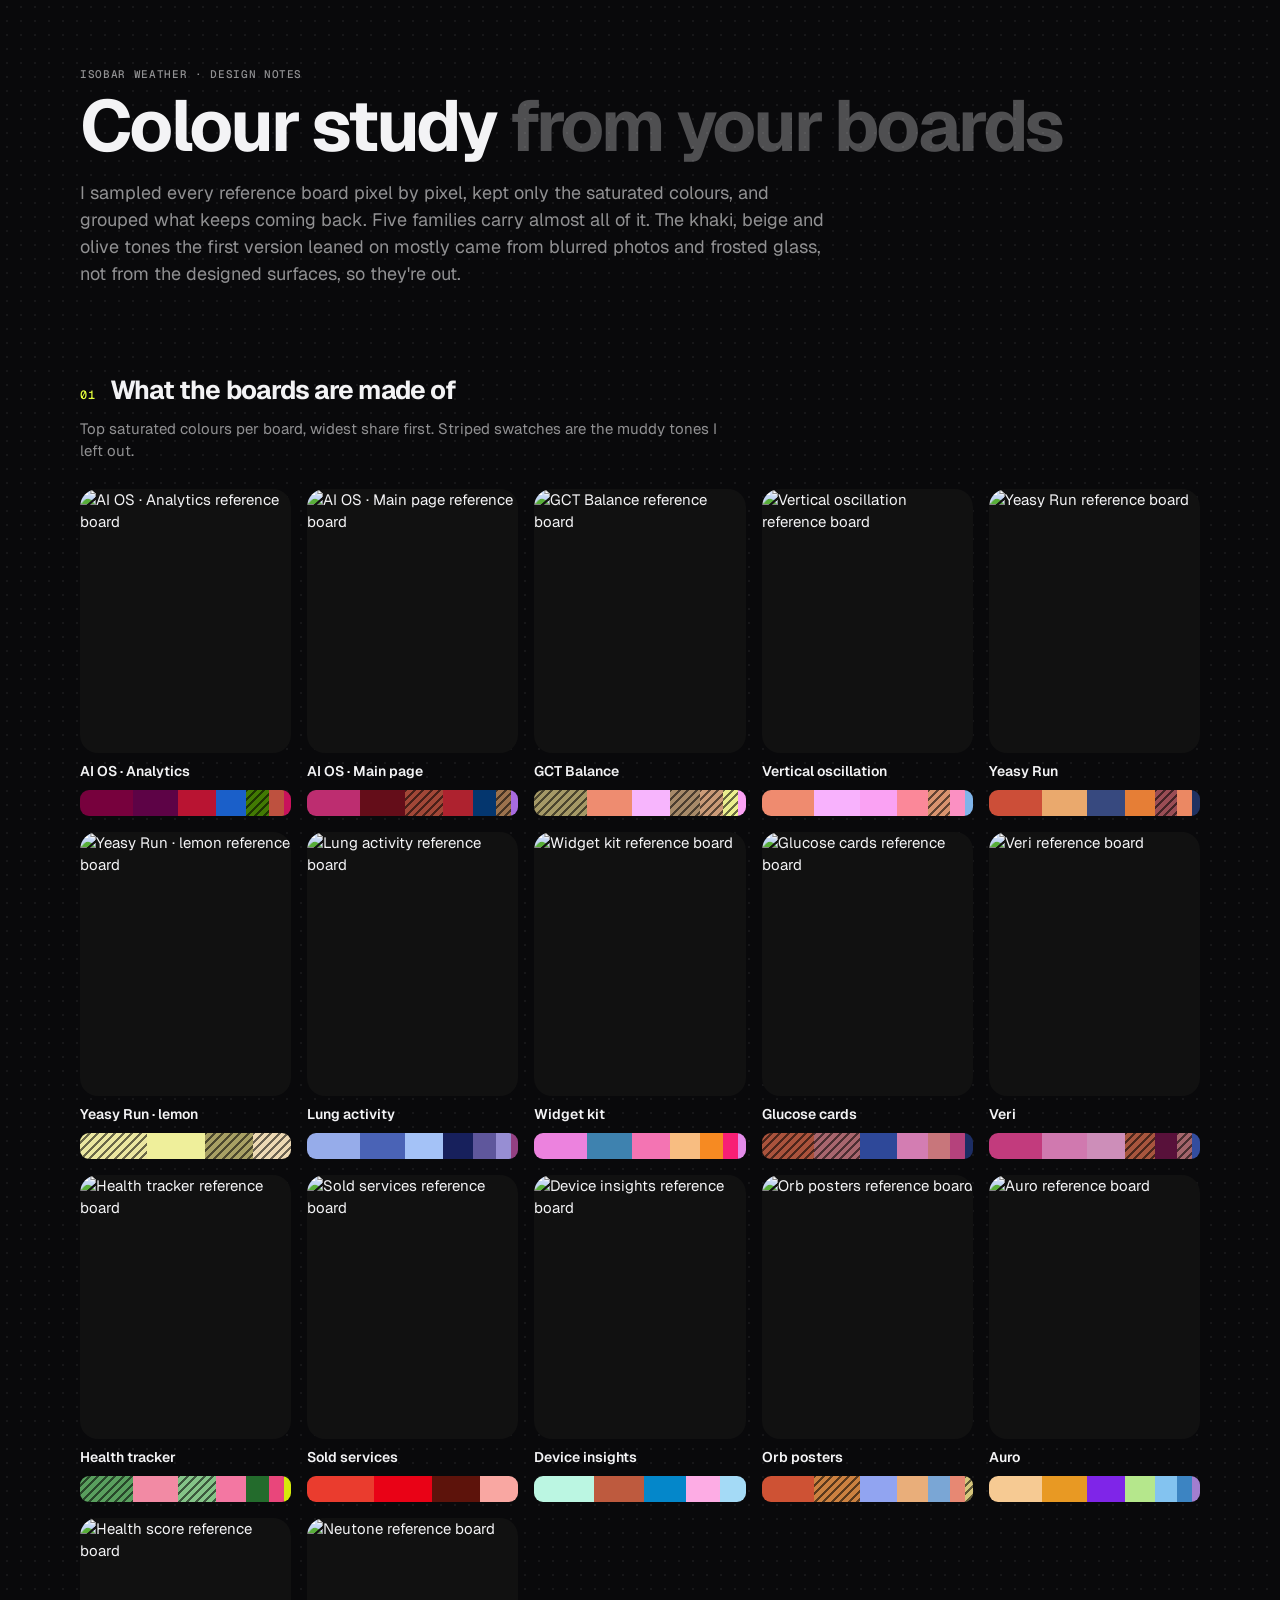
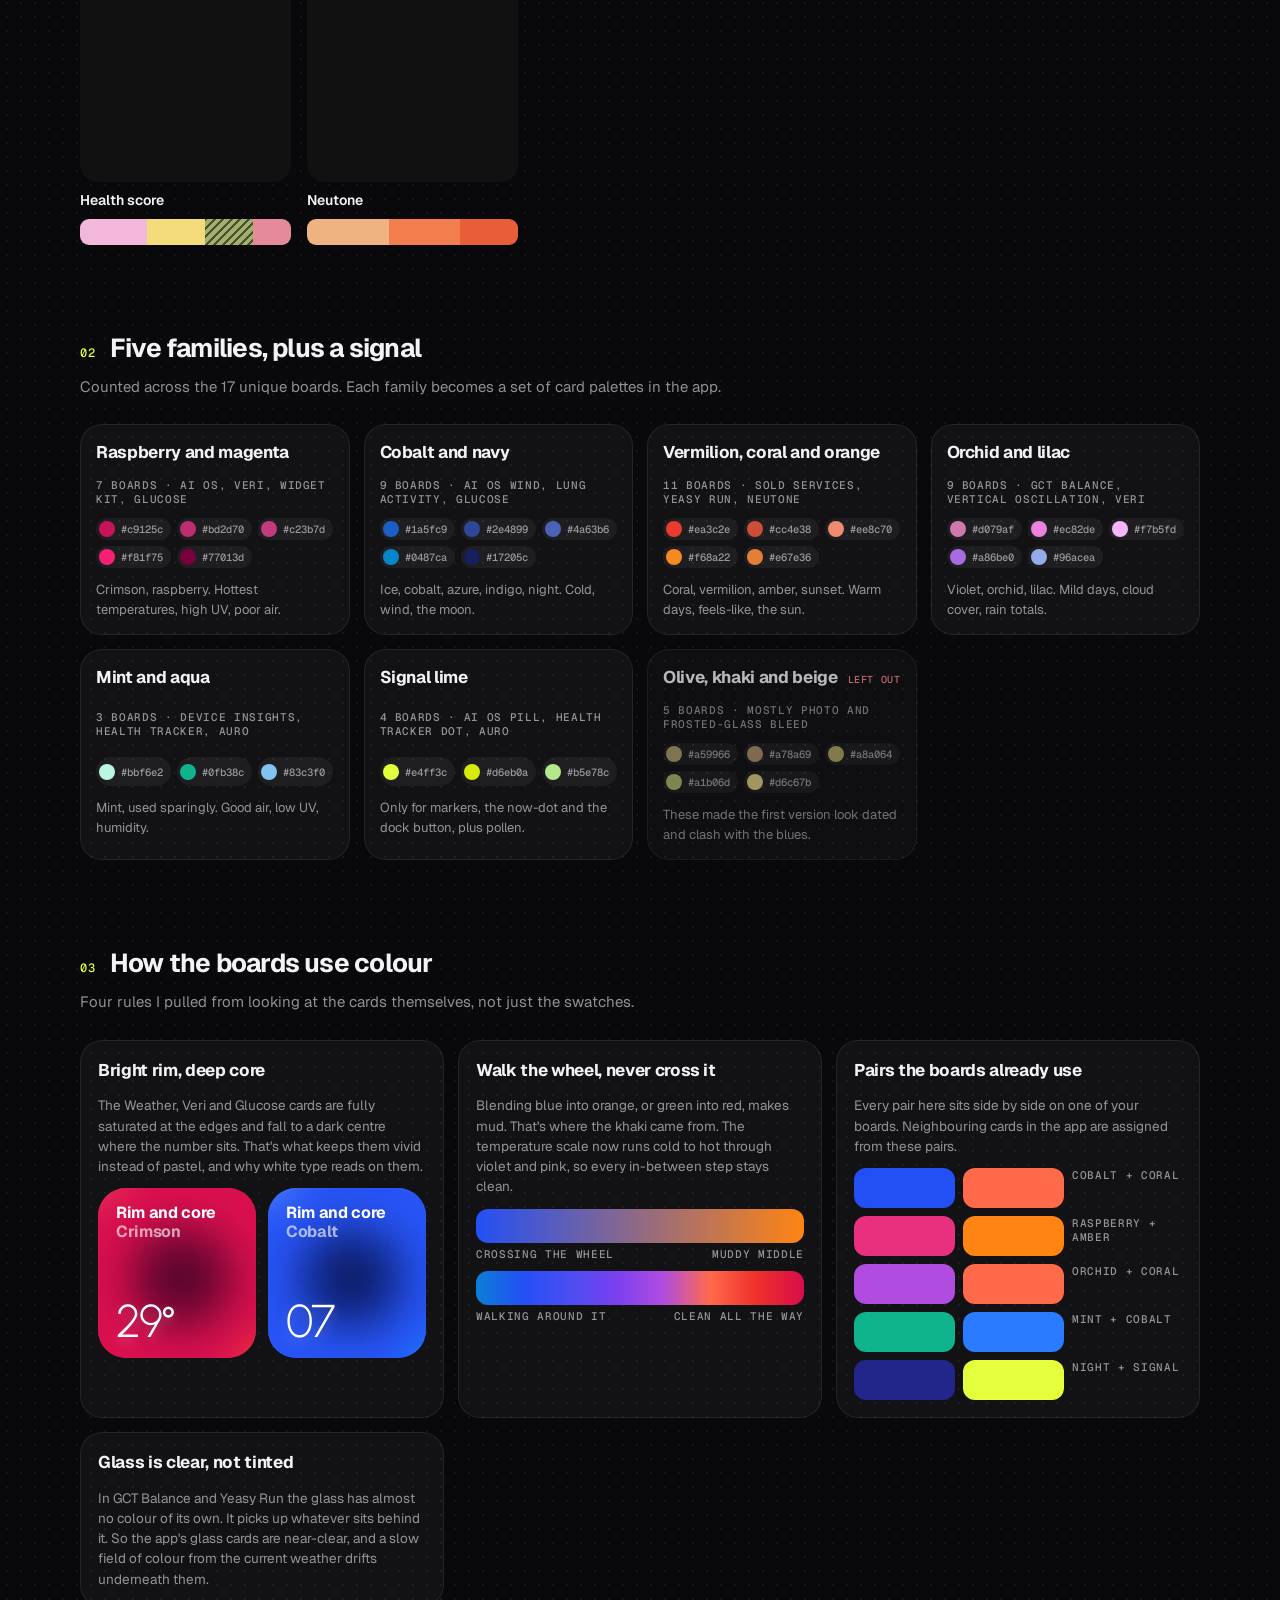
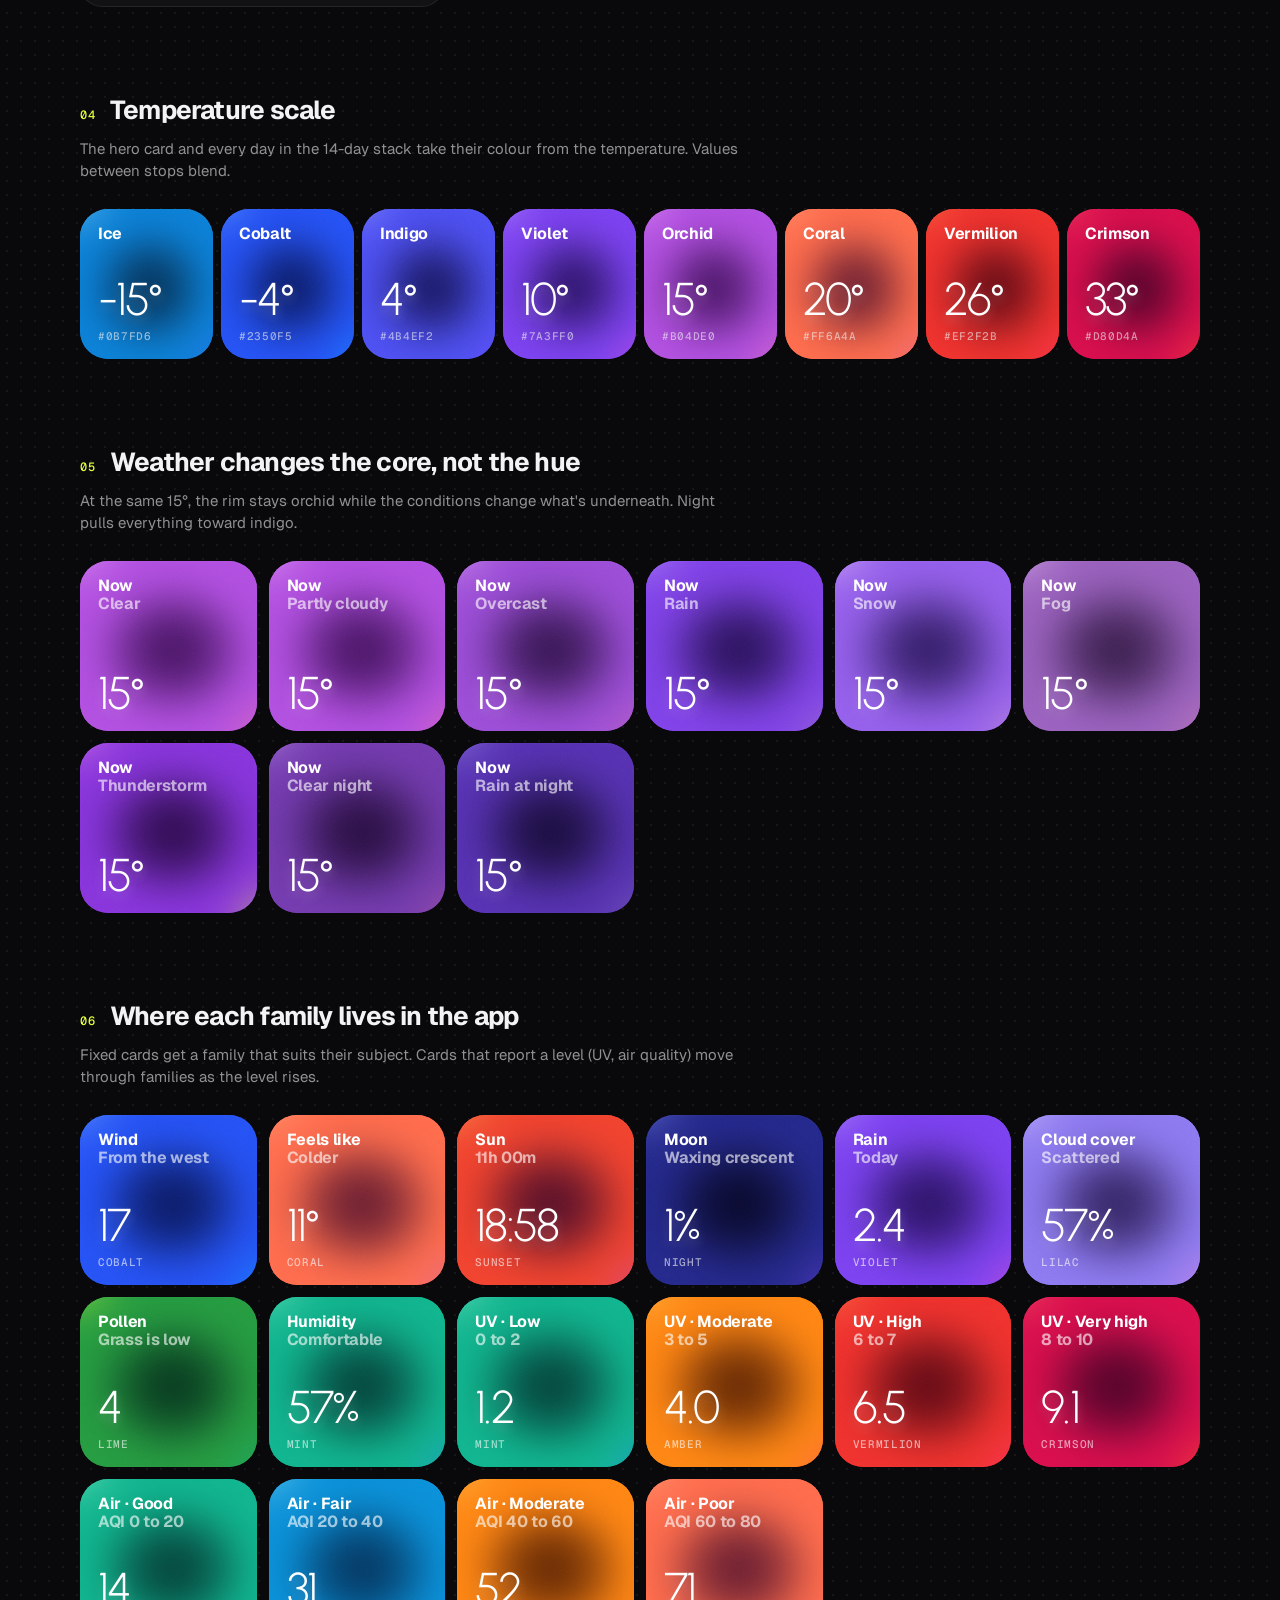
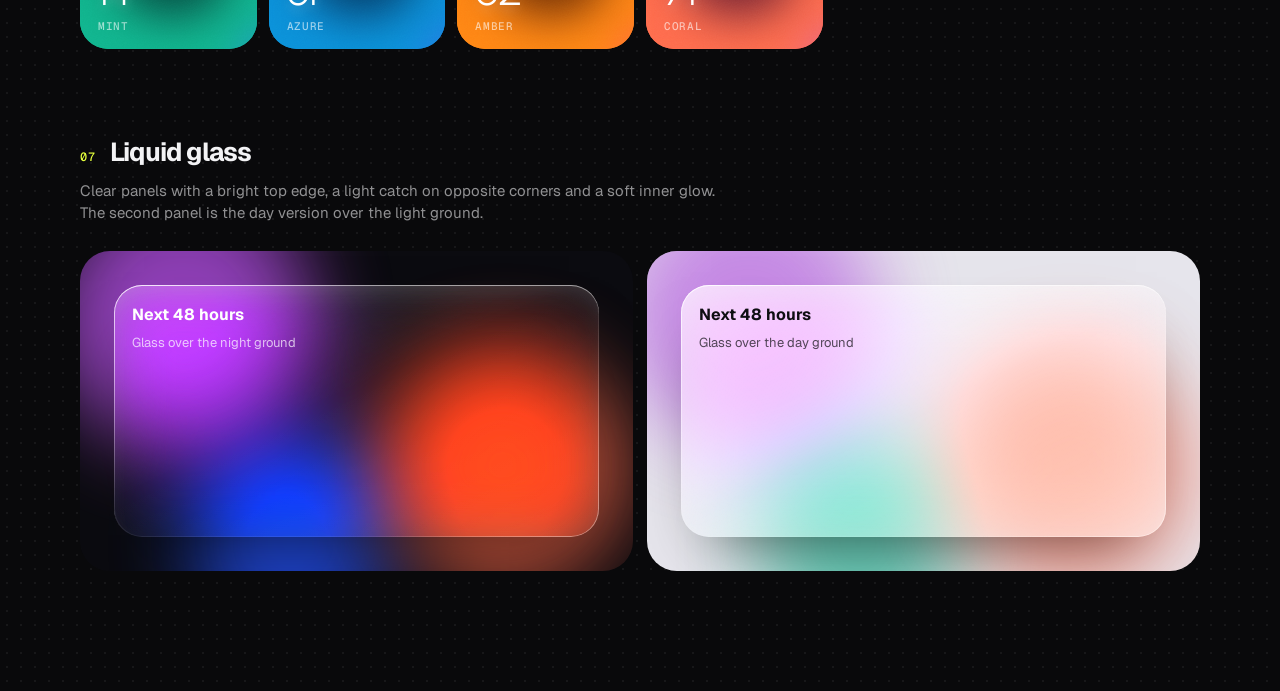
==== color-study.html @ fd8152e6 "Isobar Weather: weather app with weather-reactive cards Single-page weather app on Open-Meteo (best-" ====
<!doctype html>
<html lang="en">
<head>
<meta charset="utf-8">
<meta name="viewport" content="width=device-width,initial-scale=1">
<title>Isobar Colour Study</title>
<link rel="preconnect" href="https://fonts.googleapis.com">
<link rel="preconnect" href="https://fonts.gstatic.com" crossorigin>
<link rel="stylesheet" href="https://fonts.googleapis.com/css2?family=Geist:wght@400;500;600;700&family=Geist+Mono:wght@400;500&family=Urbanist:wght@200;300;400&display=swap">
<style>
/* Layout: a long single column of numbered findings, each with its evidence beside it. */
:root{
  --bg:#09090b; --ink:#f3f3f5; --ink-2:rgba(243,243,245,.58); --ink-3:rgba(243,243,245,.3);
  --line:rgba(255,255,255,.08); --signal:#e4ff3c;
  --f-display:"Geist","Helvetica Neue",Arial,sans-serif;
  --f-num:"Urbanist","Helvetica Neue",Arial,sans-serif;
  --f-mono:"Geist Mono",ui-monospace,Menlo,Consolas,monospace;
  --grain:url("data:image/svg+xml,%3Csvg xmlns='http://www.w3.org/2000/svg' width='180' height='180'%3E%3Cfilter id='n'%3E%3CfeTurbulence type='fractalNoise' baseFrequency='.85' numOctaves='3' stitchTiles='stitch'/%3E%3CfeColorMatrix values='0 0 0 0 1 0 0 0 0 1 0 0 0 0 1 0 0 0 .55 0'/%3E%3C/filter%3E%3Crect width='100%25' height='100%25' filter='url(%23n)'/%3E%3C/svg%3E");
  color-scheme:dark;
}
*{box-sizing:border-box}
body{margin:0;background:var(--bg);background-image:radial-gradient(rgba(255,255,255,.06) 1px,transparent 1.5px);background-size:14px 14px;color:var(--ink);font:15px/1.5 var(--f-display);-webkit-font-smoothing:antialiased}
main{max-width:1160px;margin:0 auto;padding:56px 20px 120px}
h1{font-size:clamp(40px,6vw,72px);font-weight:700;letter-spacing:-.045em;line-height:.95;margin:0 0 6px}
h1 span{color:var(--ink-3)}
.lede{font-size:18px;color:var(--ink-2);max-width:62ch;margin:18px 0 0}
section{margin-top:84px}
h2{font-size:26px;font-weight:700;letter-spacing:-.03em;margin:0;display:flex;gap:14px;align-items:baseline}
h2 .n{font:500 12px var(--f-mono);color:var(--signal);letter-spacing:.08em}
.intro{color:var(--ink-2);max-width:66ch;margin:8px 0 26px}
.mono{font:500 11px/1.3 var(--f-mono);letter-spacing:.06em;text-transform:uppercase;color:var(--ink-2)}

/* references */
.refs{display:grid;grid-template-columns:repeat(auto-fill,minmax(200px,1fr));gap:16px}
.ref{display:grid;gap:8px;min-width:0}
.ref img{width:100%;aspect-ratio:4/5;object-fit:cover;border-radius:18px;display:block;background:#111}
.ref b{font-weight:600;font-size:14px}
.sw{display:flex;height:26px;border-radius:9px;overflow:hidden}
.sw i{display:block;height:100%;position:relative}
.sw i.out::after{content:"";position:absolute;inset:0;background:repeating-linear-gradient(135deg,rgba(0,0,0,.55) 0 2px,transparent 2px 6px)}

/* families */
.fams{display:grid;grid-template-columns:repeat(auto-fill,minmax(250px,1fr));gap:14px}
.fam{border-radius:22px;padding:16px;background:rgba(255,255,255,.035);box-shadow:inset 0 0 0 1px var(--line);display:grid;gap:12px}
.fam h3{margin:0;font-size:17px;letter-spacing:-.02em}
.fam p{margin:0;font-size:13px;color:var(--ink-2)}
.chips{display:flex;flex-wrap:wrap;gap:6px}
.chip{display:flex;align-items:center;gap:6px;font:500 10.5px var(--f-mono);color:var(--ink-2);padding:3px 8px 3px 3px;border-radius:999px;background:rgba(255,255,255,.05)}
.chip i{width:16px;height:16px;border-radius:50%}
.fam.out{opacity:.75}
.fam.out h3::after{content:"Left out";font:500 10px var(--f-mono);letter-spacing:.06em;text-transform:uppercase;color:#ff8a8a;margin-left:10px}

/* rules */
.rules{display:grid;grid-template-columns:repeat(auto-fill,minmax(320px,1fr));gap:14px}
.rule{border-radius:22px;padding:18px;background:rgba(255,255,255,.035);box-shadow:inset 0 0 0 1px var(--line);display:grid;gap:12px;align-content:start}
.rule h3{margin:0;font-size:17px;letter-spacing:-.02em}
.rule p{margin:0;font-size:13.5px;color:var(--ink-2)}
.ramp{height:34px;border-radius:12px}
.pair{display:flex;gap:8px}
.pair i{flex:1;height:40px;border-radius:12px}
.ramp-l{display:flex;justify-content:space-between}

/* pigment card, the same recipe as the app */
.pig{position:relative;isolation:isolate;overflow:hidden;border-radius:28px;color:#fff;background:var(--mid);padding:16px 18px;min-height:170px;display:flex;flex-direction:column;justify-content:space-between}
@supports (corner-shape:squircle){.pig{border-radius:50px;corner-shape:squircle}}
.pig::before{content:"";position:absolute;inset:-18%;z-index:-2;filter:blur(18px);
  background:radial-gradient(42% 38% at 52% 52%,var(--core) 0%,color-mix(in srgb,var(--core) 55%,transparent) 48%,transparent 76%),
    radial-gradient(40% 36% at 6% 0%,var(--hi),transparent 70%),
    radial-gradient(46% 42% at 104% 98%,var(--acc),transparent 72%),
    var(--mid)}
.pig::after{content:"";position:absolute;inset:0;z-index:-1;border-radius:inherit;background-image:var(--grain);opacity:.22;mix-blend-mode:soft-light;
  box-shadow:inset 0 1px 0 rgba(255,255,255,.35),inset 0 0 0 1px rgba(255,255,255,.08),inset 0 -24px 40px -28px rgba(255,255,255,.35)}
.pig h4{margin:0;font-size:16px;letter-spacing:-.02em;line-height:1.15}
.pig h4 span{display:block;color:rgba(255,255,255,.62)}
.pig .big{font:300 46px/.9 var(--f-num);letter-spacing:-.04em;text-shadow:0 .1em .22em rgba(255,255,255,.22)}
.cards{display:grid;grid-template-columns:repeat(auto-fill,minmax(170px,1fr));gap:12px}
.cards .mono{color:rgba(255,255,255,.6)}

/* temperature scale */
.scale{display:grid;grid-template-columns:repeat(8,minmax(0,1fr));gap:8px}
@media (max-width:760px){.scale{grid-template-columns:repeat(4,minmax(0,1fr))}}
.scale .pig{min-height:150px}

/* glass over aurora */
.stage{position:relative;border-radius:30px;overflow:hidden;padding:34px;display:grid;grid-template-columns:repeat(auto-fit,minmax(220px,1fr));gap:18px;min-height:320px;background:#0b0b10}
.stage .orb{position:absolute;border-radius:50%;filter:blur(40px);opacity:.85}
.glass{position:relative;border-radius:28px;padding:18px;min-height:200px;color:#fff;
  background:linear-gradient(155deg,rgba(255,255,255,.16),rgba(255,255,255,.03) 45%,rgba(255,255,255,.08));
  -webkit-backdrop-filter:blur(26px) saturate(1.9);backdrop-filter:blur(26px) saturate(1.9);
  box-shadow:inset 0 1px 0 rgba(255,255,255,.5),inset 0 0 0 1px rgba(255,255,255,.08),inset 0 18px 36px -24px rgba(255,255,255,.3),0 30px 60px -30px rgba(0,0,0,.6)}
.glass::after{content:"";position:absolute;inset:0;border-radius:inherit;padding:1.2px;pointer-events:none;
  background:linear-gradient(135deg,rgba(255,255,255,.75),rgba(255,255,255,0) 32%,rgba(255,255,255,0) 68%,rgba(255,255,255,.4));
  -webkit-mask:linear-gradient(#000 0 0) content-box,linear-gradient(#000 0 0);-webkit-mask-composite:xor;mask-composite:exclude}
.glass.day{background:linear-gradient(155deg,rgba(255,255,255,.7),rgba(255,255,255,.38) 50%,rgba(255,255,255,.55));color:#0e0e12}
.glass h4{margin:0;font-size:16px}
.glass p{margin:6px 0 0;font-size:13px;opacity:.7}
.stage.light{background:#e6e5ec}
.split{display:grid;grid-template-columns:repeat(auto-fit,minmax(320px,1fr));gap:14px}
.note{font-size:13px;color:var(--ink-2);margin-top:10px}
</style>
</head>
<body>
<main>
  <p class="mono">Isobar Weather · design notes</p>
  <h1>Colour study <span>from your boards</span></h1>
  <p class="lede">I sampled every reference board pixel by pixel, kept only the saturated colours, and grouped what keeps coming back. Five families carry almost all of it. The khaki, beige and olive tones the first version leaned on mostly came from blurred photos and frosted glass, not from the designed surfaces, so they're out.</p>

  <section>
    <h2><span class="n">01</span>What the boards are made of</h2>
    <p class="intro">Top saturated colours per board, widest share first. Striped swatches are the muddy tones I left out.</p>
    <div class="refs" id="refs"></div>
  </section>

  <section>
    <h2><span class="n">02</span>Five families, plus a signal</h2>
    <p class="intro">Counted across the 17 unique boards. Each family becomes a set of card palettes in the app.</p>
    <div class="fams" id="fams"></div>
  </section>

  <section>
    <h2><span class="n">03</span>How the boards use colour</h2>
    <p class="intro">Four rules I pulled from looking at the cards themselves, not just the swatches.</p>
    <div class="rules">
      <div class="rule"><h3>Bright rim, deep core</h3><p>The Weather, Veri and Glucose cards are fully saturated at the edges and fall to a dark centre where the number sits. That's what keeps them vivid instead of pastel, and why white type reads on them.</p>
        <div class="cards" style="grid-template-columns:1fr 1fr"><div class="pig" id="r1a"><h4>Rim and core<span>Crimson</span></h4><span class="big">29°</span></div><div class="pig" id="r1b"><h4>Rim and core<span>Cobalt</span></h4><span class="big">07</span></div></div></div>
      <div class="rule"><h3>Walk the wheel, never cross it</h3><p>Blending blue into orange, or green into red, makes mud. That's where the khaki came from. The temperature scale now runs cold to hot through violet and pink, so every in-between step stays clean.</p>
        <div><div class="ramp" style="background:linear-gradient(90deg,#2350f5,#ff8412)"></div><div class="ramp-l mono" style="margin:4px 0 10px"><span>Crossing the wheel</span><span>muddy middle</span></div>
        <div class="ramp" id="goodRamp"></div><div class="ramp-l mono" style="margin-top:4px"><span>Walking around it</span><span>clean all the way</span></div></div></div>
      <div class="rule"><h3>Pairs the boards already use</h3><p>Every pair here sits side by side on one of your boards. Neighbouring cards in the app are assigned from these pairs.</p>
        <div style="display:grid;gap:8px">
          <div class="pair"><i style="background:#2350f5"></i><i style="background:#ff6a4a"></i><span class="mono" style="width:110px">Cobalt + coral</span></div>
          <div class="pair"><i style="background:#e8307f"></i><i style="background:#ff8412"></i><span class="mono" style="width:110px">Raspberry + amber</span></div>
          <div class="pair"><i style="background:#b04de0"></i><i style="background:#ff6a4a"></i><span class="mono" style="width:110px">Orchid + coral</span></div>
          <div class="pair"><i style="background:#0fb38c"></i><i style="background:#2a7bff"></i><span class="mono" style="width:110px">Mint + cobalt</span></div>
          <div class="pair"><i style="background:#22268a"></i><i style="background:#e4ff3c"></i><span class="mono" style="width:110px">Night + signal</span></div>
        </div></div>
      <div class="rule"><h3>Glass is clear, not tinted</h3><p>In GCT Balance and Yeasy Run the glass has almost no colour of its own. It picks up whatever sits behind it. So the app's glass cards are near-clear, and a slow field of colour from the current weather drifts underneath them.</p></div>
    </div>
  </section>

  <section>
    <h2><span class="n">04</span>Temperature scale</h2>
    <p class="intro">The hero card and every day in the 14-day stack take their colour from the temperature. Values between stops blend.</p>
    <div class="scale" id="scale"></div>
  </section>

  <section>
    <h2><span class="n">05</span>Weather changes the core, not the hue</h2>
    <p class="intro">At the same 15°, the rim stays orchid while the conditions change what's underneath. Night pulls everything toward indigo.</p>
    <div class="cards" id="conds"></div>
  </section>

  <section>
    <h2><span class="n">06</span>Where each family lives in the app</h2>
    <p class="intro">Fixed cards get a family that suits their subject. Cards that report a level (UV, air quality) move through families as the level rises.</p>
    <div class="cards" id="roles"></div>
  </section>

  <section>
    <h2><span class="n">07</span>Liquid glass</h2>
    <p class="intro">Clear panels with a bright top edge, a light catch on opposite corners and a soft inner glow. The second panel is the day version over the light ground.</p>
    <div class="split">
      <div class="stage" id="stageN"><div class="glass"><h4>Next 48 hours</h4><p>Glass over the night ground</p></div></div>
      <div class="stage light" id="stageD"><div class="glass day"><h4>Next 48 hours</h4><p>Glass over the day ground</p></div></div>
    </div>
  </section>
</main>
<script src="palette.js"></script>
<script>
(() => {
const P = window.Palette, F = P.FAM;
const REFS = [
  ["1", "AI OS · Analytics", "#77013d #5d0346 #b91432 #1a5fc9 #427a03 #be513f #c9125c", "#427a03"],
  ["6", "AI OS · Main page", "#bd2d70 #640d19 #a24737 #ae222f #04366e #9c724d #a86be0", "#9c724d #a24737"],
  ["2", "GCT Balance", "#a59966 #ee8c70 #f7b5fd #a78a69 #cb9b78 #eaef8e #fca2f5", "#a59966 #a78a69 #cb9b78 #eaef8e"],
  ["11", "Vertical oscillation", "#ef8b6f #f8b2fd #faa2f3 #fb8899 #d9946f #fb90c2 #7fb4ea", "#d9946f"],
  ["3", "Yeasy Run", "#cc4e38 #eaa96d #37497f #e67e36 #9a4d55 #eb8863 #1f3161", "#9a4d55"],
  ["5", "Yeasy Run · lemon", "#ebe7a0 #efef9b #a8a064 #edd9b4", "#ebe7a0 #a8a064 #edd9b4"],
  ["9", "Lung activity", "#96acea #4a63b6 #a4c2f7 #17205c #5f579c #978ed3 #934082", ""],
  ["10", "Widget kit", "#ec82de #3e82af #f474b3 #f8bd81 #f68a22 #f81f75 #e38ce9", ""],
  ["12", "Glucose cards", "#ab533c #a8666e #2e4899 #d37db2 #c8767b #b5427c #1c2d64", "#ab533c #a8666e"],
  ["14", "Veri", "#c23b7d #d079af #cd8eb9 #a8563e #58113a #a4656c #334d9f", "#a8563e #a4656c"],
  ["8", "Health tracker", "#599f5e #f28aa4 #84c388 #f377a2 #236b2c #e9467b #d6eb0a", "#599f5e #84c388"],
  ["15", "Sold services", "#ea3c2e #e90216 #5d130b #f9a7a2", ""],
  ["17", "Device insights", "#bbf6e2 #be5a3e #0487ca #fdace4 #a4daf6", ""],
  ["18", "Orb posters", "#ce5234 #cc8140 #91a4f1 #e9ae7a #7aa6d5 #e78873 #d6c67b", "#cc8140 #d6c67b"],
  ["19", "Auro", "#f6ca93 #e89923 #7f25e8 #b5e78c #83c3f0 #3c84c2 #a27ecf", ""],
  ["13", "Health score", "#f3b7d9 #f4db7a #a1b06d #e58a98", "#a1b06d"],
  ["7", "Neutone", "#efb281 #f27d4d #e75e37", ""]
];
document.getElementById("refs").innerHTML = REFS.map(([f, name, hexes, out]) => {
  const hs = hexes.split(" "), outs = out.split(" ");
  return `<figure class="ref" style="margin:0"><img src="refs/${f}.jpg" alt="${name} reference board" loading="lazy"><b>${name}</b>
    <div class="sw">${hs.map((h, i) => `<i class="${outs.includes(h) ? "out" : ""}" style="background:${h};flex:${7 - i}" title="${h}"></i>`).join("")}</div></figure>`;
}).join("");

const FAMS = [
  ["Raspberry and magenta", "7 boards · AI OS, Veri, Widget kit, Glucose", ["#c9125c", "#bd2d70", "#c23b7d", "#f81f75", "#77013d"], "Crimson, raspberry. Hottest temperatures, high UV, poor air."],
  ["Cobalt and navy", "9 boards · AI OS Wind, Lung activity, Glucose", ["#1a5fc9", "#2e4899", "#4a63b6", "#0487ca", "#17205c"], "Ice, cobalt, azure, indigo, night. Cold, wind, the moon."],
  ["Vermilion, coral and orange", "11 boards · Sold services, Yeasy Run, Neutone", ["#ea3c2e", "#cc4e38", "#ee8c70", "#f68a22", "#e67e36"], "Coral, vermilion, amber, sunset. Warm days, feels-like, the sun."],
  ["Orchid and lilac", "9 boards · GCT Balance, Vertical oscillation, Veri", ["#d079af", "#ec82de", "#f7b5fd", "#a86be0", "#96acea"], "Violet, orchid, lilac. Mild days, cloud cover, rain totals."],
  ["Mint and aqua", "3 boards · Device insights, Health tracker, Auro", ["#bbf6e2", "#0fb38c", "#83c3f0"], "Mint, used sparingly. Good air, low UV, humidity."],
  ["Signal lime", "4 boards · AI OS pill, Health tracker dot, Auro", ["#e4ff3c", "#d6eb0a", "#b5e78c"], "Only for markers, the now-dot and the dock button, plus pollen."],
  ["Olive, khaki and beige", "5 boards · mostly photo and frosted-glass bleed", ["#a59966", "#a78a69", "#a8a064", "#a1b06d", "#d6c67b"], "These made the first version look dated and clash with the blues."]
];
document.getElementById("fams").innerHTML = FAMS.map(([n, c, hs, use], i) => `<div class="fam${i === 6 ? " out" : ""}"><h3>${n}</h3><span class="mono">${c}</span>
  <div class="chips">${hs.map(h => `<span class="chip"><i style="background:${h}"></i>${h}</span>`).join("")}</div><p>${use}</p></div>`).join("");

P.paint(document.getElementById("r1a"), F.crimson);
P.paint(document.getElementById("r1b"), F.cobalt);
document.getElementById("goodRamp").style.background = `linear-gradient(90deg,${P.TEMP.map(([, f]) => F[f].mid).join(",")})`;

const mk = (p, title, sub, big, foot = "") => { const d = document.createElement("div"); d.className = "pig"; P.paint(d, p);
  d.innerHTML = `<h4>${title}<span>${sub}</span></h4><div><div class="big">${big}</div>${foot ? `<div class="mono" style="margin-top:8px">${foot}</div>` : ""}</div>`; return d; };
const scale = document.getElementById("scale");
P.TEMP.forEach(([t, f]) => scale.appendChild(mk(F[f], f[0].toUpperCase() + f.slice(1), "", `${t}°`, F[f].mid)));

const conds = document.getElementById("conds");
[["clear", "Clear", true], ["partly", "Partly cloudy", true], ["cloudy", "Overcast", true], ["rain", "Rain", true], ["snow", "Snow", true], ["fog", "Fog", true], ["thunder", "Thunderstorm", true], ["clear", "Clear night", false], ["rain", "Rain at night", false]]
  .forEach(([k, n, day]) => conds.appendChild(mk(P.weatherPal(15, k, day), "Now", n, "15°")));

const roles = document.getElementById("roles");
[["cobalt", "Wind", "From the west", "17"], ["coral", "Feels like", "Colder", "11°"], ["sunset", "Sun", "11h 00m", "18:58"], ["night", "Moon", "Waxing crescent", "1%"],
 ["violet", "Rain", "Today", "2.4"], ["lilac", "Cloud cover", "Scattered", "57%"], ["lime", "Pollen", "Grass is low", "4"], ["mint", "Humidity", "Comfortable", "57%"],
 ["mint", "UV · Low", "0 to 2", "1.2"], ["amber", "UV · Moderate", "3 to 5", "4.0"], ["vermilion", "UV · High", "6 to 7", "6.5"], ["crimson", "UV · Very high", "8 to 10", "9.1"],
 ["mint", "Air · Good", "AQI 0 to 20", "14"], ["azure", "Air · Fair", "AQI 20 to 40", "31"], ["amber", "Air · Moderate", "AQI 40 to 60", "52"], ["coral", "Air · Poor", "AQI 60 to 80", "71"]]
  .forEach(([f, t, s, b]) => roles.appendChild(mk(F[f], t, s, b, f)));

const orbs = (id, cols, op) => { const st = document.getElementById(id);
  cols.forEach(([c, x, y, s]) => { const o = document.createElement("div"); o.className = "orb"; Object.assign(o.style, { background: c, left: x, top: y, width: s, height: s, opacity: op }); st.prepend(o); }); };
orbs("stageN", [[F.orchid.mid, "-5%", "-20%", "260px"], [F.coral.mid, "55%", "30%", "240px"], [F.cobalt.mid, "20%", "60%", "200px"]], .8);
orbs("stageD", [[F.orchid.mid, "-5%", "-20%", "260px"], [F.coral.mid, "55%", "30%", "240px"], [F.mint.mid, "20%", "60%", "200px"]], .6);
})();
</script>
</body>
</html>
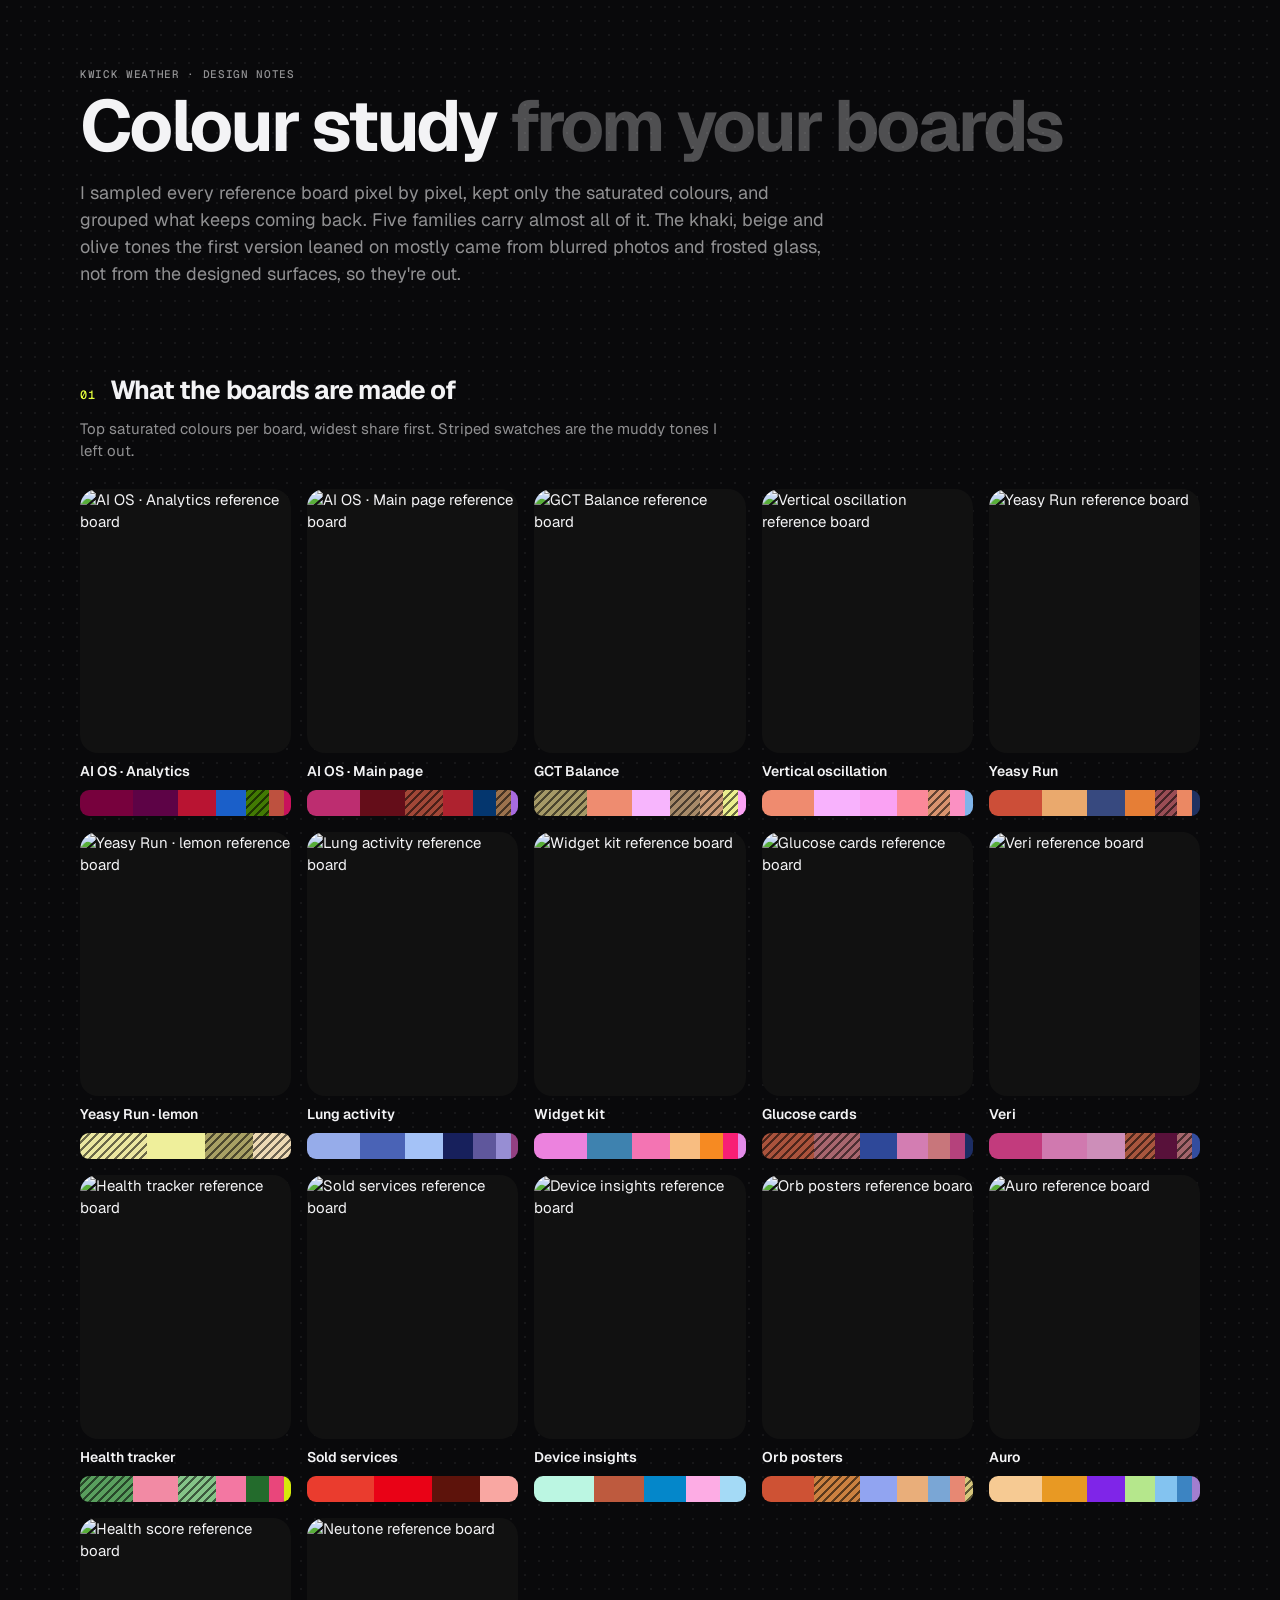
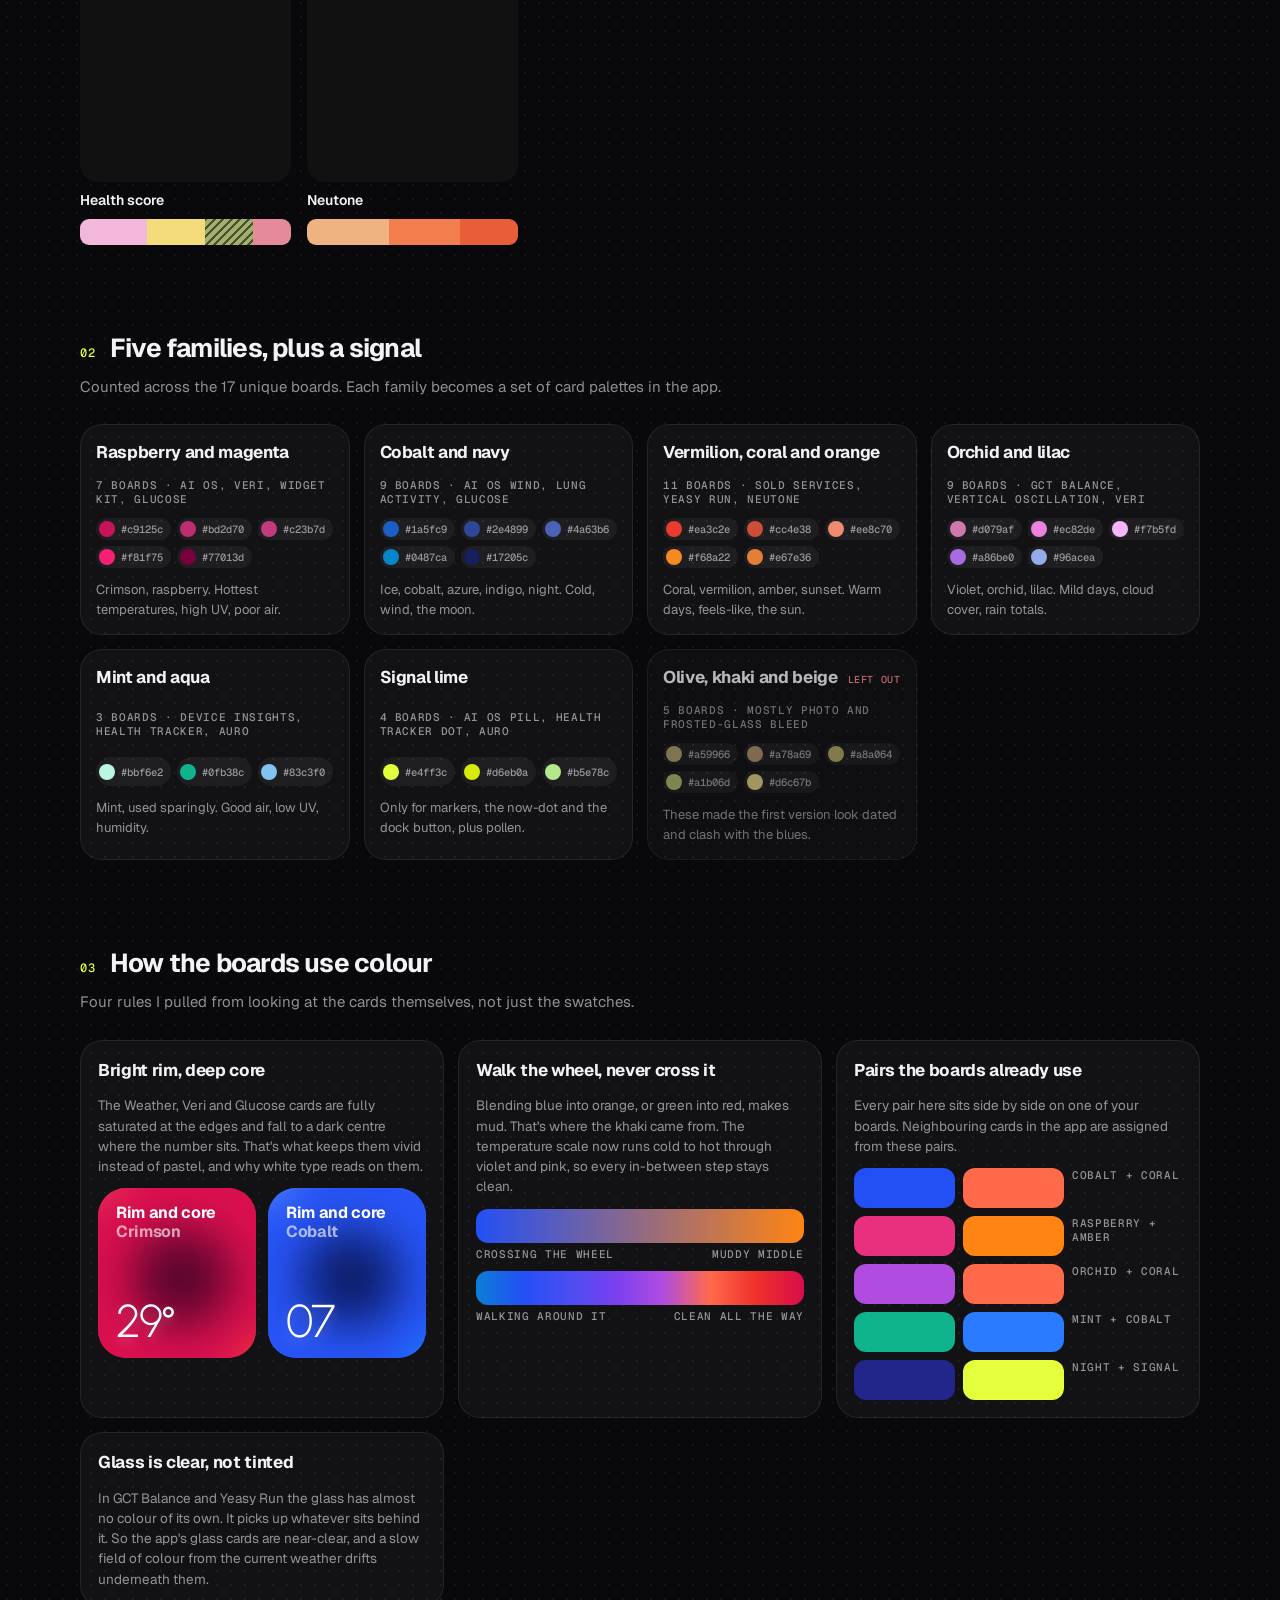
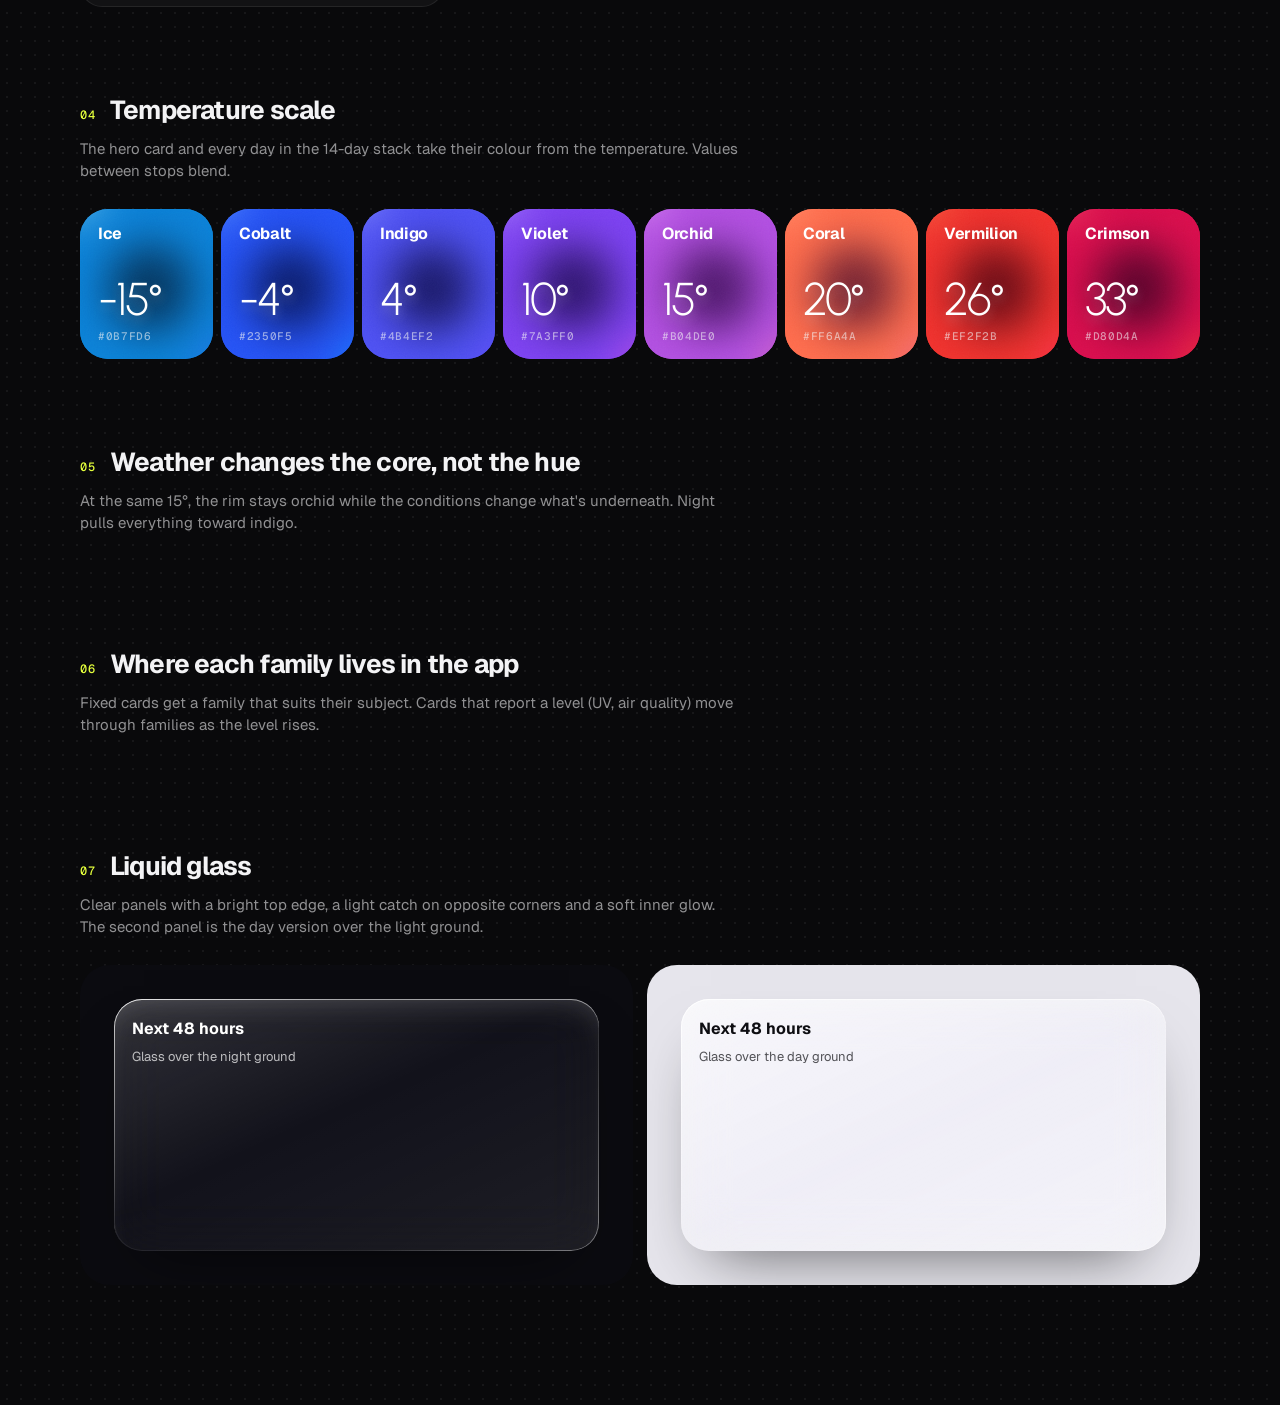
==== commit f6dadc70: "Kwick in the last visible places: colour study page, palette and tool headers, local server message," ====
--- a/color-study.html
+++ b/color-study.html
@@ -3,7 +3,7 @@
 <head>
 <meta charset="utf-8">
 <meta name="viewport" content="width=device-width,initial-scale=1">
-<title>Isobar Colour Study</title>
+<title>Kwick Colour Study</title>
 <link rel="preconnect" href="https://fonts.googleapis.com">
 <link rel="preconnect" href="https://fonts.gstatic.com" crossorigin>
 <link rel="stylesheet" href="https://fonts.googleapis.com/css2?family=Geist:wght@400;500;600;700&family=Geist+Mono:wght@400;500&family=Urbanist:wght@200;300;400&display=swap">
@@ -101,7 +101,7 @@
 </head>
 <body>
 <main>
-  <p class="mono">Isobar Weather · design notes</p>
+  <p class="mono">Kwick Weather · design notes</p>
   <h1>Colour study <span>from your boards</span></h1>
   <p class="lede">I sampled every reference board pixel by pixel, kept only the saturated colours, and grouped what keeps coming back. Five families carry almost all of it. The khaki, beige and olive tones the first version leaned on mostly came from blurred photos and frosted glass, not from the designed surfaces, so they're out.</p>
 
